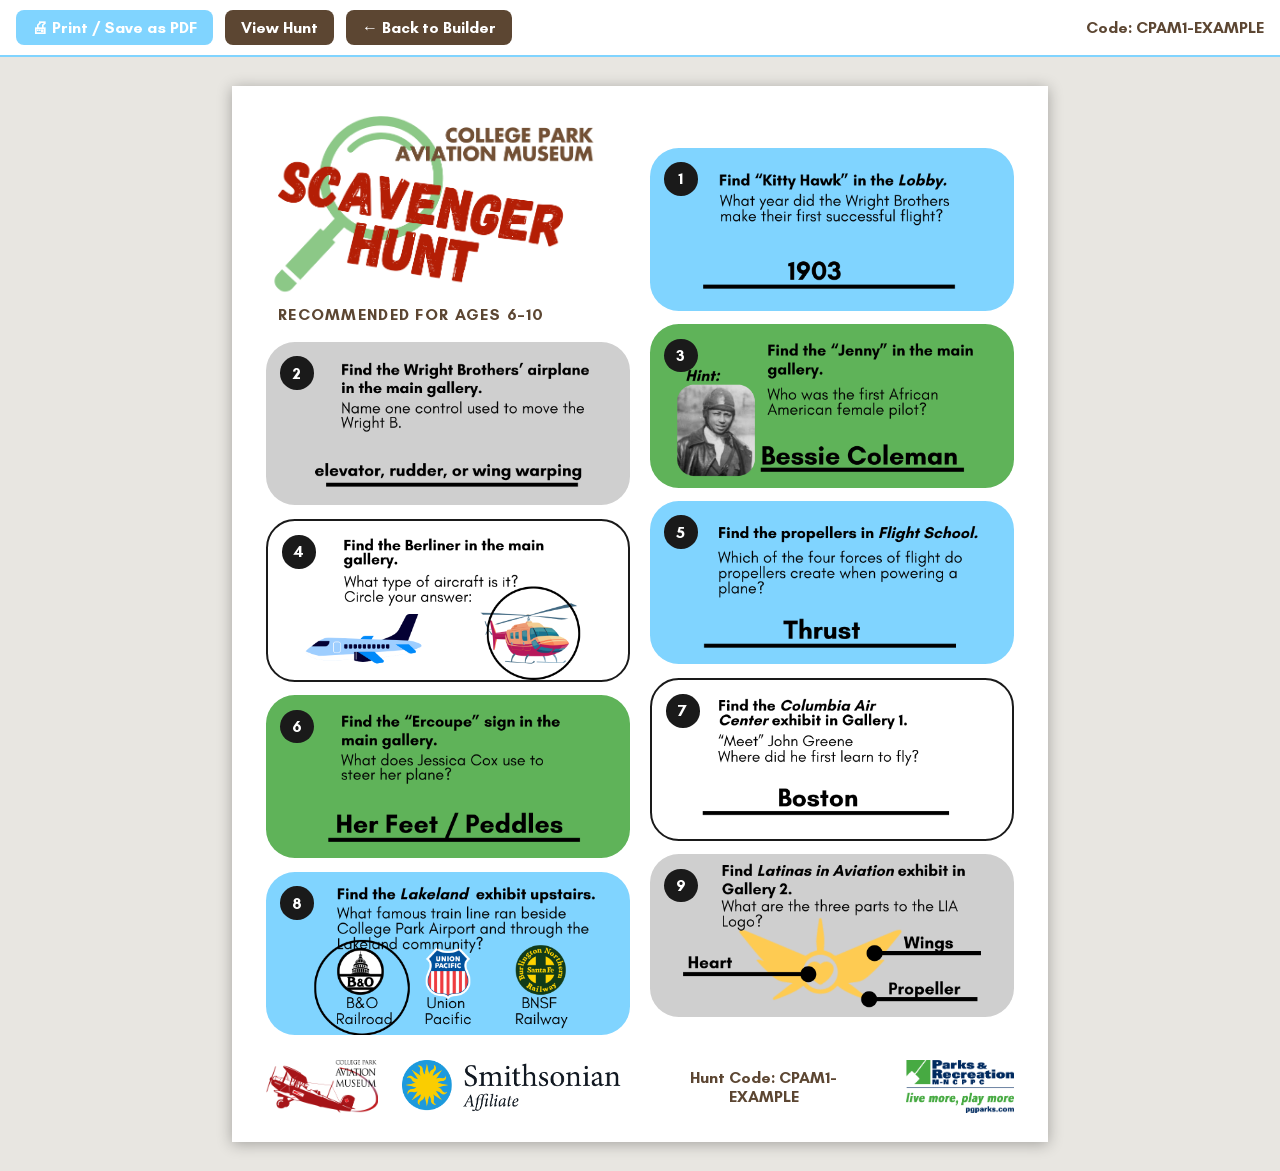
==== answers.html @ db01a34d "Working html templates and started js with seed.js which also seems to be working." ====
<!DOCTYPE html>
<html lang="en">
<head>
  <meta charset="UTF-8">
  <meta name="viewport" content="width=device-width, initial-scale=1.0">
  <title>Answer Sheet — College Park Aviation Museum Scavenger Hunt</title>
  <link rel="stylesheet" href="css/hunt.css">
</head>
<!-- Identical layout to hunt.html page 1; the only difference is that every
     bubble uses the answer export (q<id>-a.png) instead of q<id>.png. -->
<!-- data-page lets main.js branch per page: document.body.dataset.page -->
<body data-page="answers">

  <div class="toolbar">
    <button type="button" onclick="window.print()">🖨 Print / Save as PDF</button>
    <a id="hunt-link" class="secondary" href="hunt.html">View Hunt</a>
    <a class="secondary" href="index.html">← Back to Builder</a>
    <span class="toolbar-code">Code: <span id="toolbar-code-value">CPAM1-EXAMPLE</span></span>
  </div>

  <!-- HARDCODED SAMPLE — render.js clears the columns and clones
       #bubble-template with the q<id>-a.png sources. -->
  <section class="sheet hunt-page">
    <div class="hunt-grid">

      <div class="bubble-col" id="bubbles-left">
        <header class="hunt-header">
          <img src="assets/header-lockup.png"
               alt="College Park Aviation Museum — Scavenger Hunt">
          <p class="ages">Recommended for ages 6–10</p>
        </header>

        <article class="bubble">
          <span class="bubble-number">2</span>
          <img class="bubble-img" src="assets/questions/q2-a.png"
               alt="Answer 2: elevator, rudder, or wing warping">
        </article>

        <article class="bubble">
          <span class="bubble-number">4</span>
          <img class="bubble-img" src="assets/questions/q4-a.png"
               alt="Answer 4: helicopter">
        </article>

        <article class="bubble">
          <span class="bubble-number">6</span>
          <img class="bubble-img" src="assets/questions/q6-a.png"
               alt="Answer 6: her feet">
        </article>

        <article class="bubble">
          <span class="bubble-number">8</span>
          <img class="bubble-img" src="assets/questions/q8-a.png"
               alt="Answer 8: Baltimore &amp; Ohio Railroad">
        </article>
      </div>

      <div class="bubble-col" id="bubbles-right">
        <article class="bubble">
          <span class="bubble-number">1</span>
          <img class="bubble-img" src="assets/questions/q1-a.png"
               alt="Answer 1: 1903">
        </article>

        <article class="bubble">
          <span class="bubble-number">3</span>
          <img class="bubble-img" src="assets/questions/q3-a.png"
               alt="Answer 3: Bessie Coleman">
        </article>

        <article class="bubble">
          <span class="bubble-number">5</span>
          <img class="bubble-img" src="assets/questions/q5-a.png"
               alt="Answer 5: thrust">
        </article>

        <article class="bubble">
          <span class="bubble-number">7</span>
          <img class="bubble-img" src="assets/questions/q7-a.png"
               alt="Answer 7: Boston">
        </article>

        <article class="bubble">
          <span class="bubble-number">9</span>
          <img class="bubble-img" src="assets/questions/q9-a.png"
               alt="Answer 9: heart, wings, propeller">
        </article>
      </div>
    </div>

    <footer class="brand-footer">
      <img src="assets/logo-museum.png" alt="College Park Aviation Museum">
      <img src="assets/logo-smithsonian.png" alt="Smithsonian Affiliate">
      <span class="footer-spacer"></span>
      <span class="hunt-code">Hunt Code: <span id="hunt-code">CPAM1-EXAMPLE</span></span>
      <span class="footer-spacer"></span>
      <img src="assets/logo-parks.png" alt="M-NCPPC Parks and Recreation">
    </footer>
  </section>

  <template id="bubble-template">
    <article class="bubble">
      <span class="bubble-number"></span>
      <img class="bubble-img" src="" alt="">
    </article>
  </template>

  <!-- YOUR JS: identical flow to hunt.html but img src = q<id>-a.png
       (renderHunt with showAnswers: true), no map step, and #hunt-link
       points at hunt.html?code=<same code>. -->
  <!-- Single entry point: main.js imports seed.js / render.js itself. -->
  <script type="module" src="js/main.js"></script>
</body>
</html>
---- css/hunt.css ----
/* ==========================================================================
   hunt.css — printable hunt pages (hunt.html + answers.html)
   Page 1: question bubbles  |  Page 2: hint map  |  print rules at bottom
   ========================================================================== */

/* ---- Brand variables (tune everything here) ---- */
:root {
  --blue:    #80d4ff;   /* bubble fill */
  --green:   #5fb359;   /* bubble fill */
  --gray:    #cfcfcf;   /* bubble fill */
  --red:     #b3271e;   /* stamp headings */
  --brown:   #5c4632;   /* museum name text */
  --gold:    #f2b01e;   /* map stars */
  --ink:     #1a1a1a;

  /* Bubble slot = 3.8in × 1.7in. Matches the Canva template page size —
     export at 300 DPI gives 1140 × 510 px PNGs. Uniform for every bubble. */
  --bubble-w:   3.80in;
  --bubble-h:   1.70in;
  --bubble-gap: 0.14in;
  --bubble-radius: 0.30in;

  --page-pad-v: 0.30in;
  --page-pad-h: 0.35in;
}

/* ---- Fonts ----
   Glacial Indifference (SIL OFL). Drop the woff2 files into assets/fonts/.
   Optional "headline.woff2" for the red stamp style; falls back to bold Glacial. */
@font-face {
  font-family: "Glacial Indifference";
  src: url("../assets/fonts/GlacialIndifference-Regular.woff2") format("woff2");
  font-weight: 400;
  font-display: swap;
}
@font-face {
  font-family: "Glacial Indifference";
  src: url("../assets/fonts/GlacialIndifference-Bold.woff2") format("woff2");
  font-weight: 700;
  font-display: swap;
}
@font-face {
  font-family: "Hunt Headline";
  src: url("../assets/fonts/headline.woff2") format("woff2");
  font-weight: 700;
  font-display: swap;
}

* { box-sizing: border-box; }

body {
  margin: 0;
  background: #e8e6e1;            /* screen-only backdrop; print overrides */
  font-family: "Glacial Indifference", "Trebuchet MS", Arial, sans-serif;
  font-size: 12pt;                 /* company standard: nothing smaller */
  color: var(--ink);
}

.stamp {
  font-family: "Hunt Headline", "Glacial Indifference", sans-serif;
  font-weight: 700;
  text-transform: uppercase;
  color: var(--red);
  letter-spacing: 0.02em;
}

/* ---- Screen toolbar (never prints) ---- */
.toolbar {
  position: sticky;
  top: 0;
  z-index: 10;
  display: flex;
  gap: 12px;
  align-items: center;
  padding: 10px 16px;
  background: #fff;
  border-bottom: 2px solid var(--blue);
}
.toolbar a,
.toolbar button {
  font: inherit;
  font-weight: 700;
  color: #fff;
  background: var(--blue);
  border: none;
  border-radius: 8px;
  padding: 8px 16px;
  text-decoration: none;
  cursor: pointer;
}
.toolbar a.secondary,
.toolbar button.secondary { background: var(--brown); }
.toolbar .toolbar-code { margin-left: auto; font-weight: 700; color: var(--brown); }

/* ---- The printable sheet ---- */
.sheet {
  width: 8.5in;
  height: 11in;
  padding: var(--page-pad-v) var(--page-pad-h);
  margin: 0.3in auto;
  background: #fff;
  box-shadow: 0 2px 14px rgba(0, 0, 0, 0.3); /* screen preview only */
  overflow: hidden;
  display: flex;
  flex-direction: column;
}

/* ==========================================================================
   PAGE 1 — question bubbles
   ========================================================================== */

.hunt-grid {
  flex: 1;
  display: grid;
  grid-template-columns: 1fr 1fr;
  column-gap: 0.20in; /* 2 × 3.8in columns + 0.20in gap + 2 × 0.35in padding = 8.5in */
  min-height: 0;
}

.bubble-col {
  display: flex;
  flex-direction: column;
  gap: var(--bubble-gap);
}
/* Center the right column's stack vertically: it starts a little below the
   top of the header art instead of running all the way up. */
#bubbles-right { justify-content: center; }

/* Header lockup sits at the top of the LEFT column (right column starts higher,
   giving the staggered look from the example sheet). */
.hunt-header { text-align: left; padding-bottom: 0.05in; }
.hunt-header img {
  width: 100%;
  max-height: 1.9in;
  object-fit: contain;
  object-position: left top;
}
.hunt-header .ages {
  margin: 0.04in 0 0 0.13in;        /* lines up with the bubble art's left edge */
  color: var(--brown);
  font-weight: 700;
  letter-spacing: 0.08em;
  text-transform: uppercase;
}

/* ---- Bubble: CSS-drawn colored box + transparent Canva PNG + number ----
   The rounded colored box is drawn HERE; the Canva export (q<id>.png /
   q<id>-a.png, 3.8in × 1.7in, transparent background) holds only the
   question content and layers on top. The template keeps the top-left
   ~0.5in square clear of artwork so the number badge never covers anything. */
.bubble {
  position: relative;
  height: var(--bubble-h);          /* fixed slot, regardless of image */
  flex: 0 0 var(--bubble-h);
  border-radius: var(--bubble-radius);
  overflow: hidden;
}

/* Slot colors are FIXED by page position so the sheet always looks balanced
   no matter which questions land where. Positions read 1–9 left-to-right:
   right column holds 1,3,5,7,9 and left column holds 2,4,6,8. */
#bubbles-right .bubble:nth-of-type(1) { background: var(--blue); }
#bubbles-right .bubble:nth-of-type(2) { background: var(--green); }
#bubbles-right .bubble:nth-of-type(3) { background: var(--blue); }
#bubbles-right .bubble:nth-of-type(4) { background: #fff; border: 2.5px solid var(--ink); }
#bubbles-right .bubble:nth-of-type(5) { background: var(--gray); }
#bubbles-left  .bubble:nth-of-type(1) { background: var(--gray); }
#bubbles-left  .bubble:nth-of-type(2) { background: #fff; border: 2.5px solid var(--ink); }
#bubbles-left  .bubble:nth-of-type(3) { background: var(--green); }
#bubbles-left  .bubble:nth-of-type(4) { background: var(--blue); }
.bubble-img {
  display: block;
  width: 100%;
  height: 100%;
  object-fit: contain;              /* off-spec exports letterbox, never distort */
}
.bubble-number {
  position: absolute;
  /* The Canva bubble art is inset ~0.13in inside the PNG canvas with a big
     corner radius; these offsets nest the badge inside that rounded corner. */
  top: 0.15in;
  left: 0.15in;
  width: 0.35in;
  height: 0.35in;
  border-radius: 50%;
  background: var(--ink);
  color: #fff;
  font-weight: 700;
  display: flex;
  align-items: center;
  justify-content: center;
}

/* ==========================================================================
   PAGE 2 — hint map
   ========================================================================== */

.map-page .map-title {
  margin: 0;
  text-align: center;
  font-size: 30pt;
}
.map-page .map-subtitle {
  margin: 0 0 0.12in;
  text-align: center;
}
.floor-label {
  margin: 0.10in 0 0.05in;
  font-size: 17pt;
}
.map-floor {
  position: relative;               /* anchors the absolutely-positioned stars */
}
.map-floor img { width: 100%; display: block; }
.map-floor.ground    { min-height: 3.4in; }
.map-floor.mezzanine { min-height: 2.2in; }

.star {
  position: absolute;
  transform: translate(-50%, -50%);
  font-size: 20pt;
  color: var(--gold);
  text-shadow: 0 0 1px rgba(0, 0, 0, 0.35);
  line-height: 1;
}
.star[hidden] { display: none; }

.name-row {
  display: flex;
  align-items: flex-end;
  gap: 0.25in;
  margin-top: auto;
  padding: 0.15in 0.2in 0.25in;
}
.name-row .stamp { font-size: 34pt; line-height: 1; }
.name-row .name-line {
  flex: 1;
  border-bottom: 4px solid var(--red);
  height: 0.5in;
}

/* ==========================================================================
   Shared footer — logos + hunt code
   ========================================================================== */

.brand-footer {
  flex: 0 0 auto;
  display: flex;
  align-items: center;
  gap: 0.25in;
  padding-top: 0.10in;
}
.brand-footer img { height: 0.55in; object-fit: contain; }
.brand-footer .footer-spacer { flex: 1; }
.hunt-code {
  text-align: center;
  color: var(--brown);
  font-weight: 700;
}

/* ==========================================================================
   Print
   ========================================================================== */

@page { size: letter portrait; margin: 0; }

@media print {
  body { background: #fff; }
  .toolbar { display: none; }
  .sheet {
    margin: 0;
    box-shadow: none;
    break-after: page;
  }
  .sheet:last-child { break-after: auto; }
  * {
    -webkit-print-color-adjust: exact;
    print-color-adjust: exact;     /* keep bubble fills and stars in print */
  }
}
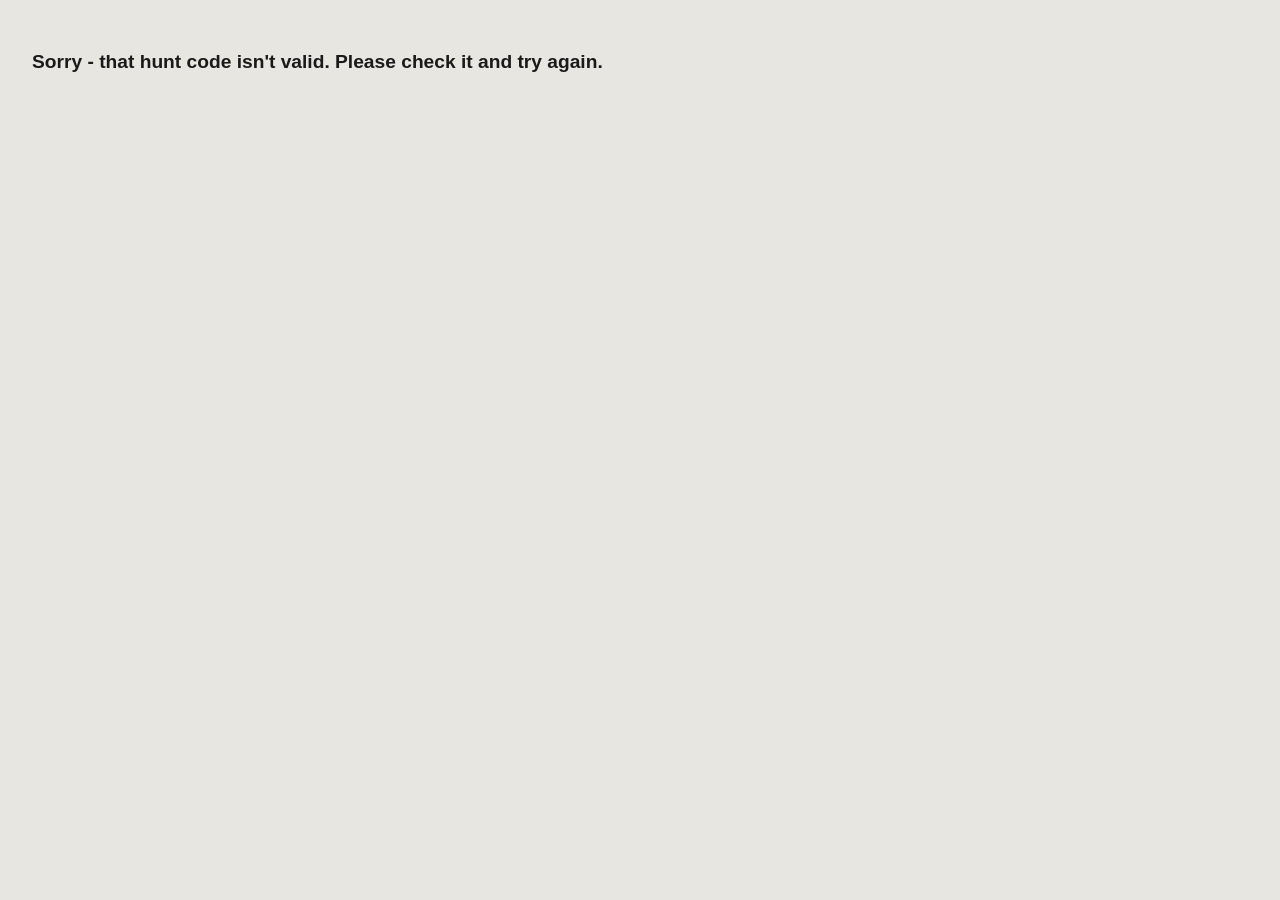
==== commit 16b046b6: "Added age range feature" ====
--- a/answers.html
+++ b/answers.html
@@ -27,7 +27,7 @@
         <header class="hunt-header">
           <img src="assets/header-lockup.png"
                alt="College Park Aviation Museum — Scavenger Hunt">
-          <p class="ages">Recommended for ages 6–10</p>
+          <p class="ages" id="age-rec">Recommended for ages 6–10</p>
         </header>
 
         <article class="bubble">
--- a/css/hunt.css
+++ b/css/hunt.css
@@ -223,7 +223,6 @@
   text-shadow: 0 0 1px rgba(0, 0, 0, 0.35);
   line-height: 1;
 }
-.star[hidden] { display: none; }
 
 .name-row {
   display: flex;
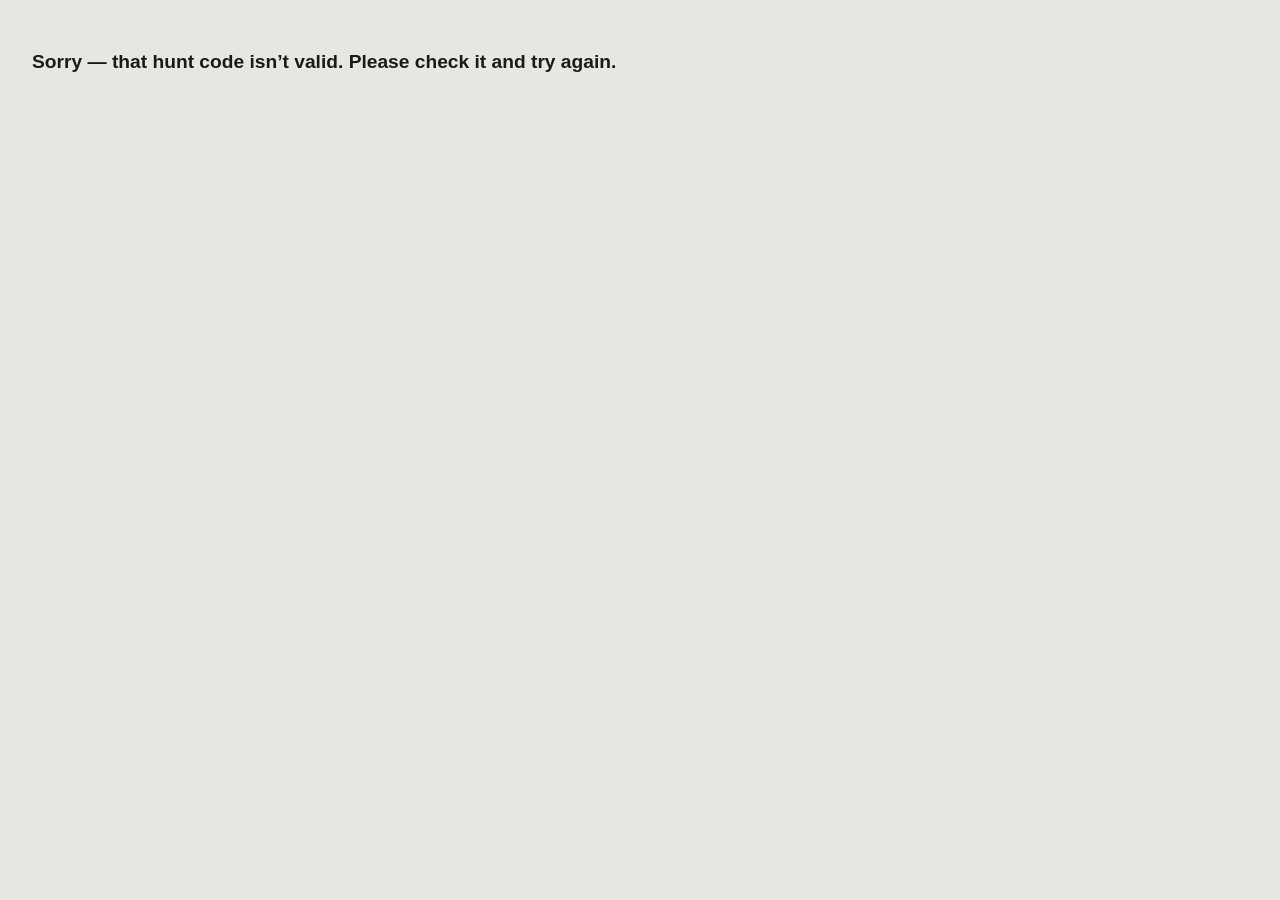
==== commit 9b08ffb4: "Add Spanish launguage support" ====
--- a/answers.html
+++ b/answers.html
@@ -12,10 +12,14 @@
 <body data-page="answers">
 
   <div class="toolbar">
-    <button type="button" onclick="window.print()">🖨 Print / Save as PDF</button>
-    <a id="hunt-link" class="secondary" href="hunt.html">View Hunt</a>
-    <a class="secondary" href="index.html">← Back to Builder</a>
-    <span class="toolbar-code">Code: <span id="toolbar-code-value">CPAM1-EXAMPLE</span></span>
+    <button type="button" onclick="window.print()" data-i18n="print">🖨 Print / Save as PDF</button>
+    <a id="hunt-link" class="secondary" href="hunt.html" data-i18n="view-hunt">View Hunt</a>
+    <a id="builder-link" class="secondary" href="index.html" data-i18n="back-builder">← Back to Builder</a>
+    <select id="language-select">
+      <option value="en">English</option>
+      <option value="es">Español</option>
+    </select>
+    <span class="toolbar-code"><span data-i18n="code-label">Code:</span> <span id="toolbar-code-value">CPAM1-EXAMPLE</span></span>
   </div>
 
   <!-- HARDCODED SAMPLE — render.js clears the columns and clones
@@ -26,6 +30,7 @@
       <div class="bubble-col" id="bubbles-left">
         <header class="hunt-header">
           <img src="assets/header-lockup.png"
+               data-src-es="assets/header-lockup-spanish.png"
                alt="College Park Aviation Museum — Scavenger Hunt">
           <p class="ages" id="age-rec">Recommended for ages 6–10</p>
         </header>
@@ -92,9 +97,9 @@
       <img src="assets/logo-museum.png" alt="College Park Aviation Museum">
       <img src="assets/logo-smithsonian.png" alt="Smithsonian Affiliate">
       <span class="footer-spacer"></span>
-      <span class="hunt-code">Hunt Code: <span id="hunt-code">CPAM1-EXAMPLE</span></span>
+      <span class="hunt-code"><span data-i18n="hunt-code-label">Hunt Code:</span> <span id="hunt-code">CPAM1-EXAMPLE</span></span>
       <span class="footer-spacer"></span>
-      <img src="assets/logo-parks.png" alt="M-NCPPC Parks and Recreation">
+      <img src="assets/logo-parks.png" data-src-es="assets/logo-parks-spanish.png" alt="M-NCPPC Parks and Recreation">
     </footer>
   </section>
 
--- a/css/hunt.css
+++ b/css/hunt.css
@@ -91,6 +91,16 @@
 .toolbar a.secondary,
 .toolbar button.secondary { background: var(--brown); }
 .toolbar .toolbar-code { margin-left: auto; font-weight: 700; color: var(--brown); }
+.toolbar select {
+  font: inherit;
+  font-weight: 700;
+  color: var(--brown);
+  background: #fff;
+  border: 2px solid var(--blue);
+  border-radius: 8px;
+  padding: 6px 10px;
+  cursor: pointer;
+}
 
 /* ---- The printable sheet ---- */
 .sheet {
